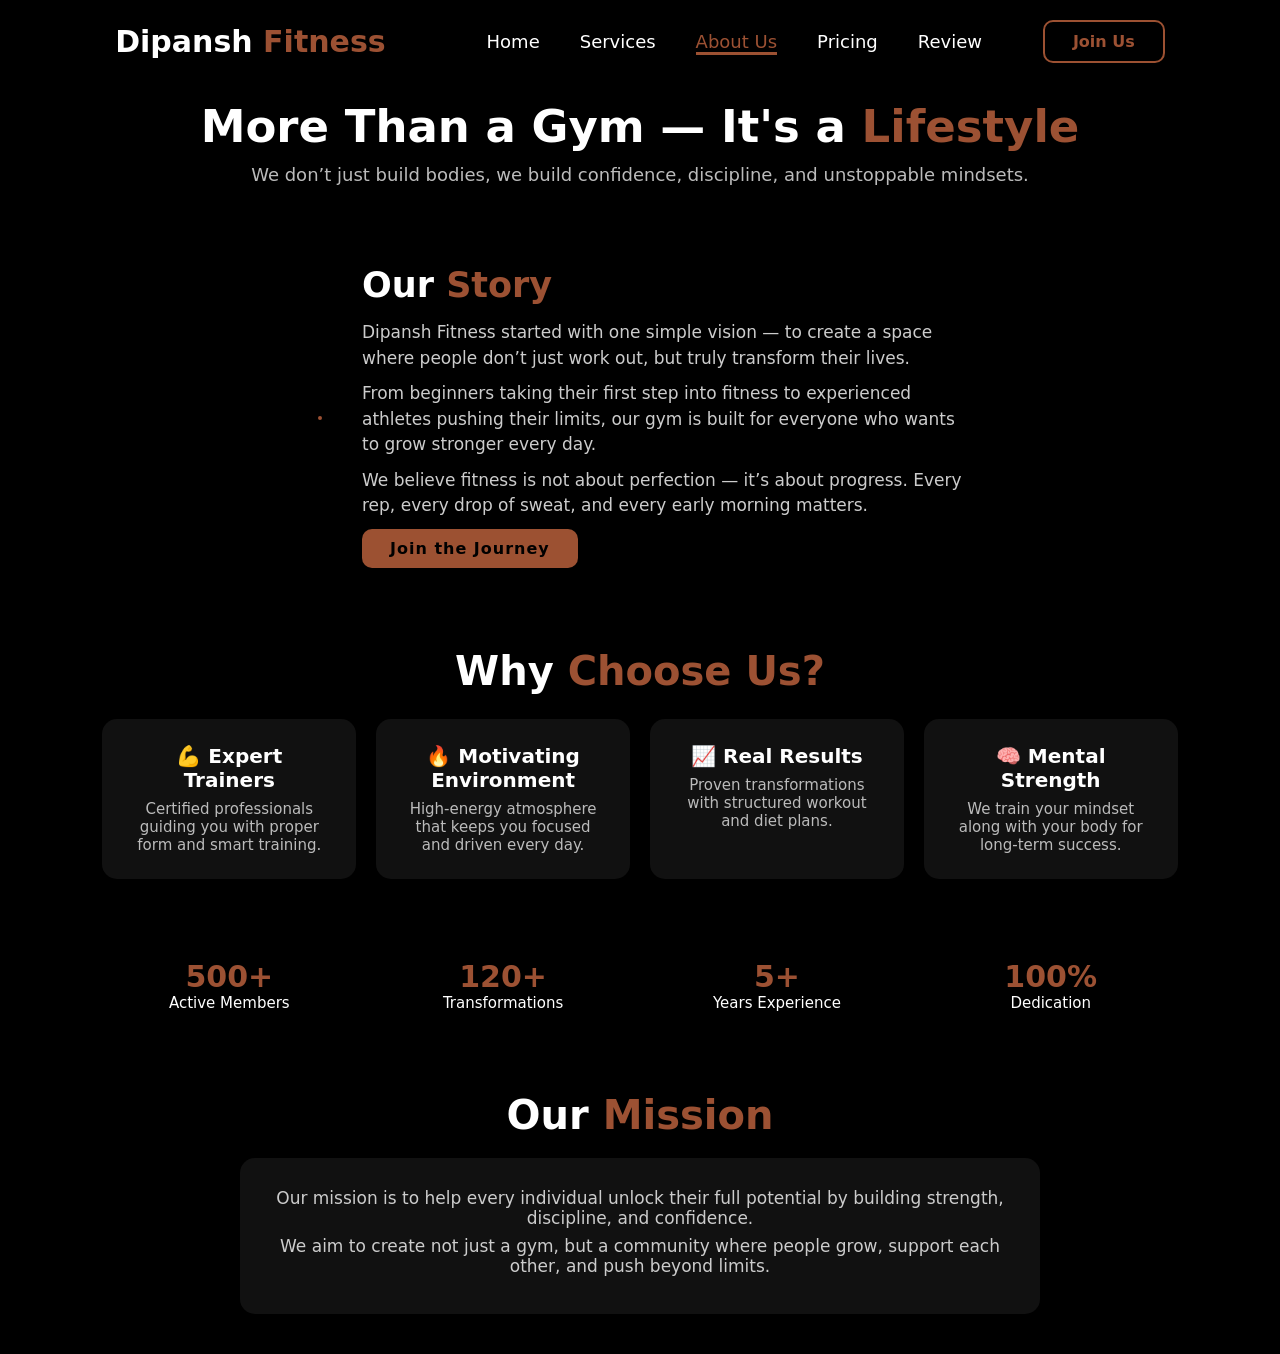
==== About.html @ 51cb7073 "Add files via upload" ====
<!DOCTYPE html>
<html lang="en">
<head>
    <meta charset="UTF-8">
    <meta name="viewport" content="width=device-width, initial-scale=1.0">
    <title>About Us | Dipansh Fitness</title>
    <link rel="stylesheet" href="style.css">
</head>
<body>

<header>
    <a href="index.html" class="logo">Dipansh <span>Fitness</span></a>

    <ul class="navbar">
        <li><a href="index.html">Home</a></li>
        <li><a href="Services.html">Services</a></li>
        <li><a href="About.html" class="active">About Us</a></li>
        <li><a href="Pricing.html">Pricing</a></li>
        <li><a href="Review.html">Review</a></li>
    </ul>

    <div class="top-btn">
        <a href="#" class="nav-btn">Join Us</a>
    </div>
</header>

<!-- HERO ABOUT -->
<section class="about-hero">
    <h1>More Than a Gym — It's a <span>Lifestyle</span></h1>
    <p>We don’t just build bodies, we build confidence, discipline, and unstoppable mindsets.</p>
</section>

<!-- MAIN ABOUT -->
<section class="about-page">

    <div class="about-container">

        <div class="about-img">
            <img src="1.jpeg" alt="">
        </div>

        <div class="about-text">
            <h2>Our <span>Story</span></h2>

            <p>
                Dipansh Fitness started with one simple vision — to create a space where people
                don’t just work out, but truly transform their lives.
            </p>

            <p>
                From beginners taking their first step into fitness to experienced athletes pushing
                their limits, our gym is built for everyone who wants to grow stronger every day.
            </p>

            <p>
                We believe fitness is not about perfection — it’s about progress. Every rep,
                every drop of sweat, and every early morning matters.
            </p>

            <a href="#" class="btn">Join the Journey</a>
        </div>

    </div>

</section>

<!-- WHY US -->
<section class="why-us">

    <h2 class="heading">Why <span>Choose Us?</span></h2>

    <div class="why-container">

        <div class="why-box">
            <h3>💪 Expert Trainers</h3>
            <p>Certified professionals guiding you with proper form and smart training.</p>
        </div>

        <div class="why-box">
            <h3>🔥 Motivating Environment</h3>
            <p>High-energy atmosphere that keeps you focused and driven every day.</p>
        </div>

        <div class="why-box">
            <h3>📈 Real Results</h3>
            <p>Proven transformations with structured workout and diet plans.</p>
        </div>

        <div class="why-box">
            <h3>🧠 Mental Strength</h3>
            <p>We train your mindset along with your body for long-term success.</p>
        </div>

    </div>

</section>

<!-- STATS -->
<section class="stats">

    <div class="stats-container">

        <div class="stat-box">
            <h2>500+</h2>
            <p>Active Members</p>
        </div>

        <div class="stat-box">
            <h2>120+</h2>
            <p>Transformations</p>
        </div>

        <div class="stat-box">
            <h2>5+</h2>
            <p>Years Experience</p>
        </div>

        <div class="stat-box">
            <h2>100%</h2>
            <p>Dedication</p>
        </div>

    </div>

</section>

<!-- MISSION -->
<section class="mission">

    <h2 class="heading">Our <span>Mission</span></h2>

    <div class="mission-box">
        <p>
            Our mission is to help every individual unlock their full potential
            by building strength, discipline, and confidence.
        </p>

        <p>
            We aim to create not just a gym, but a community where people grow,
            support each other, and push beyond limits.
        </p>
    </div>

</section>

</body>
</html>
---- style.css ----
*{
    margin: 0;
    padding: 0;
    box-sizing: border-box;
    text-decoration: none;
    list-style: none;
    border: none;
    outline: none;
    scroll-behavior: smooth;
    font-family: system-ui, -apple-system,  sans-serif;
}

:root{
    --bg-color: #000;
    --snd-bg-color: #111;
    --text-color: #fff;
    --main-color: #e4764aaf;
}

html{
    font-size: 62.5%;
}

body{
    background: var(--bg-color);
    color: var(--text-color);
}

section{
    padding: 10rem 8% 2rem;
}

/* Header Section Code */

header{
    position: fixed;
    width: 100%;
    top: 0;
    right: 0;
    z-index: 1000;
    display: flex;
    justify-content: space-between;
    align-items: center;
    padding: 2rem 9%;
    background: rgba(0, 0, 0, 0.5);
    backdrop-filter: blur(10px);
    transition: all 0.5s ease;
}

.logo{
    font-size: 3rem;
    color: var(--text-color);
    font-weight: 800;
    cursor: pointer;
    transition: 0.3s ease-in-out;
}

.logo:hover{
    transform: scale(1.1);
}

span{
    color: var(--main-color);
}

.navbar{
    display: flex;
}

.navbar a{
    font-size: 1.8rem;
    font-weight: 500;
    color: var(--text-color);
    margin-left: 4rem;
    transition: all 0.5s ease;
    border-bottom: 3px solid transparent;
}

.navbar a:hover,
.navbar a.active{
    color: var(--main-color);
    border-bottom: 3px solid var(--main-color);
}

.nav-btn{
    display: inline-block;
    padding: 1rem 2.8rem;
    background: transparent;
    color: var(--main-color);
    border: 2px solid var(--main-color);
    border-radius: 1rem;
    font-size: 1.6rem;
    font-weight: 600;
    transition: all 0.5s ease;
}

.nav-btn:hover{
    background: var(--main-color);
    color: var(--text-color);
    box-shadow: 0 0 18px var(--main-color);
}

#menu-icon{
    font-size: 3.6rem;
    color: var(--main-color);
    cursor: pointer;
    display: none;
}

/* Home Section Code*/

.home{
    display: flex;
    justify-content: center;
    align-items: center;
    position: relative;
}

.home-content h3{
    font-size: 5rem;
    font-weight: 700;
}

.home-content span{
    font-size: 4rem;
    font-weight: 550;
}

span{
    color: var(--main-color);
}

.home-content h1{
    font-size: 5.6rem;
    font-weight: 700;
    line-height: 1.3;
}

.home-img img{
    width: 45vw;
}

.home::before{
    content: "FITNESS";
    position: absolute;
    top: 50%;
    left: 50%;
    transform: translate(-50%, -50%);
    font-size: 25rem;   
    font-weight: 800;
    color: var(--text-color);
    opacity: 0.1;
    white-space: nowrap;
    z-index: 0;
}

.home-content p{
    font-size: 1.6rem;
    margin-bottom: 2rem;
    margin-top: 2rem;
}

.home-content,
.home-img{
    position: relative;
    z-index: 1;
}

.btn{
    display: inline-block;
    padding: 1rem 2.8rem;
    background: var(--main-color);
    border-radius: 1rem;
    box-shadow: none;
    font-size: 1.6rem;
    color: var(--bg-color);
    letter-spacing: 0.1rem;
    font-weight: 600;
    transition: 0.5s ease;
}

.btn:hover{
    color: var(--text-color);
    box-shadow: 0 0 1.6rem var(--main-color);
}

/* Services Section code */

.services{
    background: var(--snd-bg-color);
}

.heading{
    text-align: center;
    font-size: 6.5rem;
}

.services-content{
    display: grid;
    grid-template-columns: repeat(auto-fit, minmax(350px, auto));
    align-items: center;
    gap: 2.3rem;
    margin-top: 4.1rem;
}

.row{
    background: var(--bg-color);
    border-radius: 27px;
    border: 1px solid transparent;
    box-shadow: 0 0 5px var(--main-color);
    padding: 20px;
    transition: all 0.5s ease;
}

.row img{
    height: auto;
    width: 100%;
    border-radius: 27px;
    margin-bottom: 1.4rem;
}

.row h4{
    font-size: 25px;
    font-weight: 700;
    margin-bottom: 10px;
    line-height: 1.4;
}

.row:hover{
    border: 1px solid var(--main-color);
    transform: translateY(-5px) scale(1.04);
    cursor: pointer;
}

/* About Section Code */

.about{
    display: flex;
    justify-content: center;
    align-items: center;
    gap: 1rem;
}

.about-img img{
    width: 50vw;
    border: 2px solid var(--text-color);
    border-radius: 1rem;
    transition: 0.5s ease;
}

.about-img img:hover{
    transform: scale(1.01);
    border: 2px solid var(--main-color);
}

.about-content 
.heading{
    text-align: center;
    font-size: 6.5rem;
}

.about-content{
    padding: 0 3rem;
}

.about-content h2{
    text-align: left;
    line-height: 1.2;
}

.about-content p{
    font-size: 1.6rem;
    margin: 2rem 0 2rem;
}

/* Pricing Section Code */

.plans{
    background: var(--snd-bg-color);
}

.plans-content{
    display: grid;
    grid-template-columns: repeat(auto-fit, minmax(300px, auto));
    align-items: center;
    gap: 2.3rem;
    margin-top: 4.2rem;
}

.box{
    padding: 30px 30px 50px 30px;
    height: 40rem;
    background: var(--bg-color);
    border-radius: 28px;
    border: 1px solid transparent;
    box-shadow: 0 0 5px var(--main-color);
    transition: all 0.5s ease;
    cursor: pointer;
}

.box h3{
    font-size: 35px;
    font-weight: 600;
    margin-bottom: 10px;
}

.box h2{
    font-size: 43px;
    font-weight: 700;
    margin-bottom: 20px;
}

.box ul li{
    list-style: disc;
    font-size: 1.7rem;
    padding-bottom: 1.2rem;
}

.box a{
    display: inline-block;
    font-size: 22px;
    line-height: 1.2em;
    font-weight: 700;
    padding: 7px 0;
    color: var(--text-color);
    border-bottom: 2px solid #5d6c83;
    transition: all 0.5s ease;
}

.box i{
    vertical-align: middle;
    font-size: 25px;
    color: var(--main-color);
    margin-left: 5px;
}

.box a:hover{
    border-bottom: 1px solid var(--main-color);
}

.box:hover{
    border: 1px solid var(--main-color);
    transform: translateY(-5px) scale(1.03);
}

/* Review Section Code */

.review{
    background: var(--bg-color);
}

.review-box{
    background-size: cover;
    display: flex;
    justify-content: center;
    align-items: center;
    flex-direction: column;
}

.review .heading{
    margin-bottom: 5rem;
}

.review-box img{
    width: 15rem;
    border-radius: 50%;
    border: 3px solid var(--main-color);
}

.wrapper{
    display: grid;
    grid-template-columns: repeat(3, 1fr);
    gap: 3rem;
}

.review-item{
    min-height: 450px;
    width: 100%;
    background: var(--snd-bg-color);
    border: 3px solid rgba(238, 238, 238, 0.3);
    border-radius: 2rem;
    margin: 0 2rem;
    padding: 30px 60px;
    cursor: pointer;
    display: flex;
    flex-direction: column;
    justify-content: center;
    align-items: center;
    gap: 1.5rem;
    color: #fff;
    transition: 0.5s ease-in-out;
}

.review-item:hover{
    border: 3px solid var(--main-color);
    transform: translateY(-5px) scale(1.03);
}

.review-item h2{
    font-size: 2.8rem;
}

.review-item p{
    font-size: 1.5rem;
    line-height: 1.3;
    text-align: center;
}

#Star{
    color: gold;
    font-size: 2rem;
}

/* Footer Section Code */

.footer{
    position: relative;
    bottom: 0;
    width: 100%;
    padding: 40px 0;
}

.footer .social{
    text-align: center;
    padding-bottom: 20px;
    color: var(--main-color);
}

.footer .social a{
    font-size: 25px;
    color: var(--main-color);
    border: 2px solid var(--main-color);
    width: 42px;
    height: 42px;
    line-height: 42px;
    display: inline-block;
    text-align: center;
    border-radius: 50%;
    margin: 0 10px;
    transition: 0.3s ease-in-out;
}

.footer .social a:hover{
    transform: scale(1.2) translateY(-10px);
    background: var(--main-color);
    color: #131313;
    box-shadow: 0 0 25px var(--main-color);
}

.footer .copyright{
    margin-top: 20px;
    text-align: center;
    font-size: 16px;
    color: var(--text-color);
}

body{
    min-height: 100vh;
}

/* SERVICES PAGE FIX */

.services-page{
    padding: 12rem 8% 5rem;
    text-align: center;
}

.sub-heading{
    font-size: 2rem;
    margin-top: 1rem;
    color: #ccc;
}

.services-container{
    display: grid;
    grid-template-columns: repeat(auto-fit, minmax(280px, 1fr));
    gap: 3rem;
    margin-top: 5rem;
}

.service-card{
    background: var(--snd-bg-color);
    padding: 3rem;
    border-radius: 2rem;
    border: 1px solid transparent;
    transition: 0.4s ease;
}

.service-card h3{
    font-size: 2.5rem;
    margin-bottom: 1rem;
}

.service-card p{
    font-size: 1.6rem;
    color: #ccc;
}

.service-card:hover{
    border: 1px solid var(--main-color);
    transform: translateY(-8px) scale(1.03);
    box-shadow: 0 0 15px var(--main-color);
}

section{
    padding: 5rem 8%;
}
/* ================= CLEAN ABOUT PAGE ================= */

/* REMOVE FULL SCREEN ISSUE */
section{
    padding: 5rem 8%;
}

/* HERO (TOP SECTION) */
.about-hero{
    padding: 10rem 8% 4rem;
    text-align: center;
}

.about-hero h1{
    font-size: 4.5rem;
    line-height: 1.2;
}

.about-hero p{
    font-size: 1.8rem;
    margin-top: 1rem;
    color: #bbb;
}

/* MAIN ABOUT */
.about-page{
    padding: 4rem 8%;
}

.about-container{
    display: flex;
    align-items: center;
    justify-content: center;
    gap: 4rem;
    flex-wrap: wrap;
}

.about-img img{
    width: 380px;
    max-width: 100%;
    border-radius: 1.5rem;
    border: 2px solid var(--main-color);
}

.about-text{
    flex: 1;
    max-width: 600px;
}

.about-text h2{
    font-size: 3.5rem;
    margin-bottom: 1.5rem;
}

.about-text p{
    font-size: 1.7rem;
    margin-bottom: 1rem;
    color: #ccc;
    line-height: 1.5;
}

/* WHY US */
.why-us{
    padding: 4rem 8%;
    text-align: center;
}

.why-container{
    display: grid;
    grid-template-columns: repeat(auto-fit, minmax(220px,1fr));
    gap: 2rem;
    margin-top: 2.5rem;
}

.why-box{
    background: var(--snd-bg-color);
    padding: 2.5rem;
    border-radius: 1.5rem;
    transition: 0.3s;
}

.why-box h3{
    font-size: 2rem;
    margin-bottom: 0.8rem;
}

.why-box p{
    font-size: 1.5rem;
    color: #bbb;
}

.why-box:hover{
    transform: translateY(-5px);
    box-shadow: 0 0 12px var(--main-color);
}

/* STATS */
.stats{
    padding: 4rem 8%;
}

.stats-container{
    display: grid;
    grid-template-columns: repeat(auto-fit, minmax(150px,1fr));
    gap: 2rem;
    text-align: center;
}

.stat-box h2{
    font-size: 3rem;
    color: var(--main-color);
}

.stat-box p{
    font-size: 1.5rem;
}

/* MISSION */
.mission{
    padding: 4rem 8%;
    text-align: center;
}

.mission-box{
    margin-top: 2rem;
    background: var(--snd-bg-color);
    padding: 3rem;
    border-radius: 1.5rem;
    max-width: 800px;
    margin-left: auto;
    margin-right: auto;
}

.mission-box p{
    font-size: 1.7rem;
    margin-bottom: 0.8rem;
    color: #ccc;
}

/* HEADINGS */
.heading{
    font-size: 4rem;
    margin-bottom: 1.5rem;
}
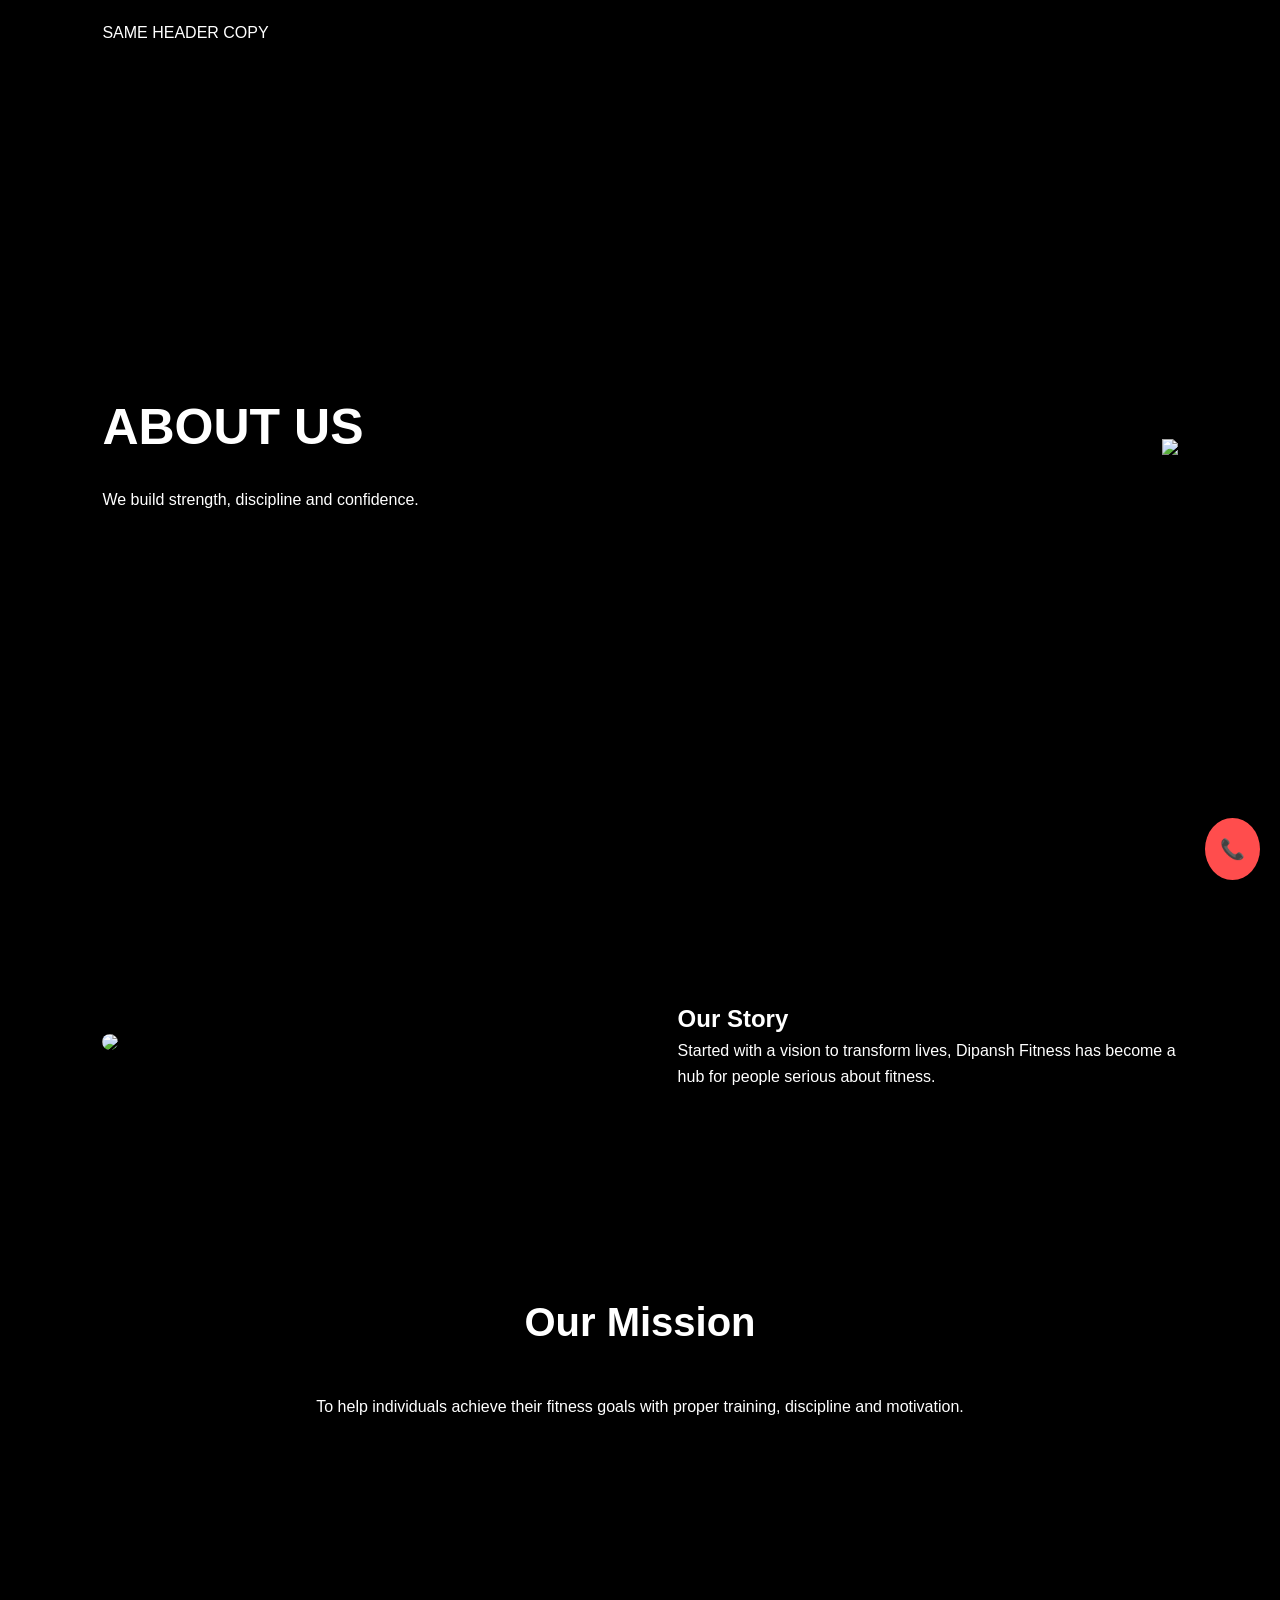
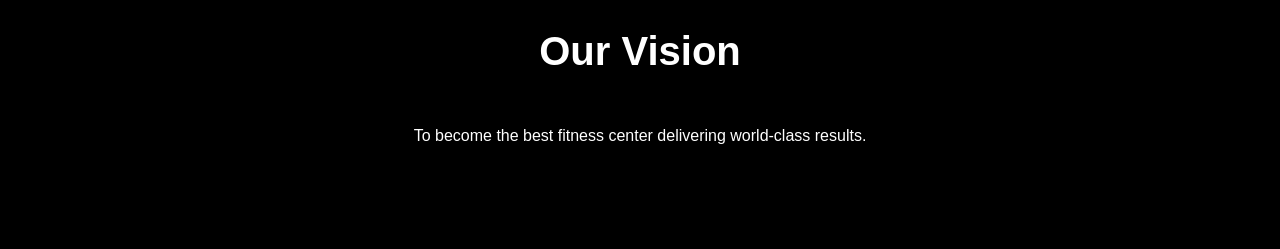
==== commit beaab1fc: "Update About.html" ====
--- a/About.html
+++ b/About.html
@@ -1,147 +1,56 @@
 <!DOCTYPE html>
-<html lang="en">
+<html>
 <head>
-    <meta charset="UTF-8">
-    <meta name="viewport" content="width=device-width, initial-scale=1.0">
-    <title>About Us | Dipansh Fitness</title>
-    <link rel="stylesheet" href="style.css">
+<title>About</title>
+<link rel="stylesheet" href="style.css">
 </head>
+
 <body>
 
-<header>
-    <a href="index.html" class="logo">Dipansh <span>Fitness</span></a>
+<header> SAME HEADER COPY </header>
 
-    <ul class="navbar">
-        <li><a href="index.html">Home</a></li>
-        <li><a href="Services.html">Services</a></li>
-        <li><a href="About.html" class="active">About Us</a></li>
-        <li><a href="Pricing.html">Pricing</a></li>
-        <li><a href="Review.html">Review</a></li>
-    </ul>
+<section class="hero">
+<div class="hero-text">
+<h1>ABOUT US</h1>
+<p>We build strength, discipline and confidence.</p>
+</div>
 
-    <div class="top-btn">
-        <a href="#" class="nav-btn">Join Us</a>
-    </div>
-</header>
-
-<!-- HERO ABOUT -->
-<section class="about-hero">
-    <h1>More Than a Gym — It's a <span>Lifestyle</span></h1>
-    <p>We don’t just build bodies, we build confidence, discipline, and unstoppable mindsets.</p>
+<div class="hero-img">
+<img src="images/5.jpg">
+</div>
 </section>
 
-<!-- MAIN ABOUT -->
-<section class="about-page">
+<section class="about-preview">
 
-    <div class="about-container">
+<div class="about-img">
+<img src="images/6.jpg">
+</div>
 
-        <div class="about-img">
-            <img src="1.jpeg" alt="">
-        </div>
-
-        <div class="about-text">
-            <h2>Our <span>Story</span></h2>
-
-            <p>
-                Dipansh Fitness started with one simple vision — to create a space where people
-                don’t just work out, but truly transform their lives.
-            </p>
-
-            <p>
-                From beginners taking their first step into fitness to experienced athletes pushing
-                their limits, our gym is built for everyone who wants to grow stronger every day.
-            </p>
-
-            <p>
-                We believe fitness is not about perfection — it’s about progress. Every rep,
-                every drop of sweat, and every early morning matters.
-            </p>
-
-            <a href="#" class="btn">Join the Journey</a>
-        </div>
-
-    </div>
+<div class="about-text">
+<h2>Our Story</h2>
+<p>
+Started with a vision to transform lives, Dipansh Fitness has become a hub for people serious about fitness.
+</p>
+</div>
 
 </section>
 
-<!-- WHY US -->
-<section class="why-us">
-
-    <h2 class="heading">Why <span>Choose Us?</span></h2>
-
-    <div class="why-container">
-
-        <div class="why-box">
-            <h3>💪 Expert Trainers</h3>
-            <p>Certified professionals guiding you with proper form and smart training.</p>
-        </div>
-
-        <div class="why-box">
-            <h3>🔥 Motivating Environment</h3>
-            <p>High-energy atmosphere that keeps you focused and driven every day.</p>
-        </div>
-
-        <div class="why-box">
-            <h3>📈 Real Results</h3>
-            <p>Proven transformations with structured workout and diet plans.</p>
-        </div>
-
-        <div class="why-box">
-            <h3>🧠 Mental Strength</h3>
-            <p>We train your mindset along with your body for long-term success.</p>
-        </div>
-
-    </div>
-
+<section>
+<h2 class="heading">Our Mission</h2>
+<p style="text-align:center; max-width:700px; margin:auto;">
+To help individuals achieve their fitness goals with proper training, discipline and motivation.
+</p>
 </section>
 
-<!-- STATS -->
-<section class="stats">
-
-    <div class="stats-container">
-
-        <div class="stat-box">
-            <h2>500+</h2>
-            <p>Active Members</p>
-        </div>
-
-        <div class="stat-box">
-            <h2>120+</h2>
-            <p>Transformations</p>
-        </div>
-
-        <div class="stat-box">
-            <h2>5+</h2>
-            <p>Years Experience</p>
-        </div>
-
-        <div class="stat-box">
-            <h2>100%</h2>
-            <p>Dedication</p>
-        </div>
-
-    </div>
-
+<section>
+<h2 class="heading">Our Vision</h2>
+<p style="text-align:center; max-width:700px; margin:auto;">
+To become the best fitness center delivering world-class results.
+</p>
 </section>
 
-<!-- MISSION -->
-<section class="mission">
-
-    <h2 class="heading">Our <span>Mission</span></h2>
-
-    <div class="mission-box">
-        <p>
-            Our mission is to help every individual unlock their full potential
-            by building strength, discipline, and confidence.
-        </p>
-
-        <p>
-            We aim to create not just a gym, but a community where people grow,
-            support each other, and push beyond limits.
-        </p>
-    </div>
-
-</section>
+<a href="tel:+919876543210" class="call-btn">📞</a>
+<script src="script.js"></script>
 
 </body>
-</html>+</html>
--- a/style.css
+++ b/style.css
@@ -1,651 +1,300 @@
+/* RESET */
 *{
-    margin: 0;
-    padding: 0;
-    box-sizing: border-box;
-    text-decoration: none;
-    list-style: none;
-    border: none;
-    outline: none;
-    scroll-behavior: smooth;
-    font-family: system-ui, -apple-system,  sans-serif;
-}
-
-:root{
-    --bg-color: #000;
-    --snd-bg-color: #111;
-    --text-color: #fff;
-    --main-color: #e4764aaf;
-}
-
-html{
-    font-size: 62.5%;
-}
-
+    margin:0;
+    padding:0;
+    box-sizing:border-box;
+    font-family: 'Poppins', sans-serif;
+    scroll-behavior:smooth;
+}
+
+/* BODY */
 body{
-    background: var(--bg-color);
-    color: var(--text-color);
-}
-
+    background:#000;
+    color:#fff;
+    line-height:1.6;
+}
+
+/* HEADER */
+header{
+    position:fixed;
+    top:0;
+    left:0;
+    width:100%;
+    display:flex;
+    justify-content:space-between;
+    align-items:center;
+    padding:20px 8%;
+    background:rgba(0,0,0,0.9);
+    z-index:1000;
+}
+
+.logo{
+    font-size:28px;
+    font-weight:800;
+}
+
+.logo span{
+    color:#ff4d4d;
+}
+
+.navbar{
+    display:flex;
+    list-style:none;
+    gap:30px;
+}
+
+.navbar a{
+    color:#fff;
+    text-decoration:none;
+    font-size:16px;
+    transition:0.3s;
+}
+
+.navbar a:hover{
+    color:#ff4d4d;
+}
+
+/* MOBILE MENU */
+#menu-icon{
+    display:none;
+    font-size:28px;
+    cursor:pointer;
+}
+
+/* BUTTONS */
+.btn{
+    display:inline-block;
+    padding:12px 25px;
+    background:#ff4d4d;
+    color:#000;
+    border-radius:6px;
+    text-decoration:none;
+    font-weight:600;
+    transition:0.3s;
+}
+
+.btn:hover{
+    transform:scale(1.05);
+}
+
+.btn-outline{
+    display:inline-block;
+    padding:12px 25px;
+    border:2px solid #ff4d4d;
+    color:#ff4d4d;
+    text-decoration:none;
+    border-radius:6px;
+    margin-left:10px;
+}
+
+/* SECTION */
 section{
-    padding: 10rem 8% 2rem;
-}
-
-/* Header Section Code */
-
-header{
-    position: fixed;
-    width: 100%;
-    top: 0;
-    right: 0;
-    z-index: 1000;
-    display: flex;
-    justify-content: space-between;
-    align-items: center;
-    padding: 2rem 9%;
-    background: rgba(0, 0, 0, 0.5);
-    backdrop-filter: blur(10px);
-    transition: all 0.5s ease;
-}
-
-.logo{
-    font-size: 3rem;
-    color: var(--text-color);
-    font-weight: 800;
-    cursor: pointer;
-    transition: 0.3s ease-in-out;
-}
-
-.logo:hover{
-    transform: scale(1.1);
-}
-
-span{
-    color: var(--main-color);
-}
-
-.navbar{
-    display: flex;
-}
-
-.navbar a{
-    font-size: 1.8rem;
-    font-weight: 500;
-    color: var(--text-color);
-    margin-left: 4rem;
-    transition: all 0.5s ease;
-    border-bottom: 3px solid transparent;
-}
-
-.navbar a:hover,
-.navbar a.active{
-    color: var(--main-color);
-    border-bottom: 3px solid var(--main-color);
-}
-
-.nav-btn{
-    display: inline-block;
-    padding: 1rem 2.8rem;
-    background: transparent;
-    color: var(--main-color);
-    border: 2px solid var(--main-color);
-    border-radius: 1rem;
-    font-size: 1.6rem;
-    font-weight: 600;
-    transition: all 0.5s ease;
-}
-
-.nav-btn:hover{
-    background: var(--main-color);
-    color: var(--text-color);
-    box-shadow: 0 0 18px var(--main-color);
-}
-
-#menu-icon{
-    font-size: 3.6rem;
-    color: var(--main-color);
-    cursor: pointer;
-    display: none;
-}
-
-/* Home Section Code*/
-
-.home{
-    display: flex;
-    justify-content: center;
-    align-items: center;
-    position: relative;
-}
-
-.home-content h3{
-    font-size: 5rem;
-    font-weight: 700;
-}
-
-.home-content span{
-    font-size: 4rem;
-    font-weight: 550;
-}
-
-span{
-    color: var(--main-color);
-}
-
-.home-content h1{
-    font-size: 5.6rem;
-    font-weight: 700;
-    line-height: 1.3;
-}
-
-.home-img img{
-    width: 45vw;
-}
-
-.home::before{
-    content: "FITNESS";
-    position: absolute;
-    top: 50%;
-    left: 50%;
-    transform: translate(-50%, -50%);
-    font-size: 25rem;   
-    font-weight: 800;
-    color: var(--text-color);
-    opacity: 0.1;
-    white-space: nowrap;
-    z-index: 0;
-}
-
-.home-content p{
-    font-size: 1.6rem;
-    margin-bottom: 2rem;
-    margin-top: 2rem;
-}
-
-.home-content,
-.home-img{
-    position: relative;
-    z-index: 1;
-}
-
-.btn{
-    display: inline-block;
-    padding: 1rem 2.8rem;
-    background: var(--main-color);
-    border-radius: 1rem;
-    box-shadow: none;
-    font-size: 1.6rem;
-    color: var(--bg-color);
-    letter-spacing: 0.1rem;
-    font-weight: 600;
-    transition: 0.5s ease;
-}
-
-.btn:hover{
-    color: var(--text-color);
-    box-shadow: 0 0 1.6rem var(--main-color);
-}
-
-/* Services Section code */
-
-.services{
-    background: var(--snd-bg-color);
-}
-
+    padding:100px 8%;
+}
+
+/* HERO */
+.hero{
+    min-height:100vh;
+    display:flex;
+    align-items:center;
+    justify-content:space-between;
+    flex-wrap:wrap;
+    gap:40px;
+}
+
+.hero-text{
+    max-width:500px;
+}
+
+.hero-text h1{
+    font-size:50px;
+    margin-bottom:20px;
+}
+
+.hero-text span{
+    color:#ff4d4d;
+}
+
+.hero-img img{
+    width:380px;
+}
+
+/* HEADINGS */
 .heading{
-    text-align: center;
-    font-size: 6.5rem;
-}
-
-.services-content{
-    display: grid;
-    grid-template-columns: repeat(auto-fit, minmax(350px, auto));
-    align-items: center;
-    gap: 2.3rem;
-    margin-top: 4.1rem;
-}
-
-.row{
-    background: var(--bg-color);
-    border-radius: 27px;
-    border: 1px solid transparent;
-    box-shadow: 0 0 5px var(--main-color);
-    padding: 20px;
-    transition: all 0.5s ease;
-}
-
-.row img{
-    height: auto;
-    width: 100%;
-    border-radius: 27px;
-    margin-bottom: 1.4rem;
-}
-
-.row h4{
-    font-size: 25px;
-    font-weight: 700;
-    margin-bottom: 10px;
-    line-height: 1.4;
-}
-
-.row:hover{
-    border: 1px solid var(--main-color);
-    transform: translateY(-5px) scale(1.04);
-    cursor: pointer;
-}
-
-/* About Section Code */
-
-.about{
-    display: flex;
-    justify-content: center;
-    align-items: center;
-    gap: 1rem;
+    text-align:center;
+    font-size:40px;
+    margin-bottom:40px;
+}
+
+/* GRID */
+.grid{
+    display:grid;
+    grid-template-columns:repeat(auto-fit,minmax(250px,1fr));
+    gap:25px;
+}
+
+/* CARD */
+.card{
+    background:#111;
+    padding:15px;
+    border-radius:10px;
+    text-align:center;
+    transition:0.3s;
+}
+
+.card:hover{
+    transform:translateY(-10px);
+    box-shadow:0 0 20px #ff4d4d;
+}
+
+.card img{
+    width:100%;
+    height:200px;
+    object-fit:cover;
+    border-radius:10px;
+    margin-bottom:10px;
+}
+
+/* ABOUT PREVIEW */
+.about-preview{
+    display:flex;
+    align-items:center;
+    justify-content:space-between;
+    gap:40px;
+    flex-wrap:wrap;
 }
 
 .about-img img{
-    width: 50vw;
-    border: 2px solid var(--text-color);
-    border-radius: 1rem;
-    transition: 0.5s ease;
-}
-
-.about-img img:hover{
-    transform: scale(1.01);
-    border: 2px solid var(--main-color);
-}
-
-.about-content 
-.heading{
-    text-align: center;
-    font-size: 6.5rem;
-}
-
-.about-content{
-    padding: 0 3rem;
-}
-
-.about-content h2{
-    text-align: left;
-    line-height: 1.2;
-}
-
-.about-content p{
-    font-size: 1.6rem;
-    margin: 2rem 0 2rem;
-}
-
-/* Pricing Section Code */
-
-.plans{
-    background: var(--snd-bg-color);
-}
-
-.plans-content{
-    display: grid;
-    grid-template-columns: repeat(auto-fit, minmax(300px, auto));
-    align-items: center;
-    gap: 2.3rem;
-    margin-top: 4.2rem;
-}
-
-.box{
-    padding: 30px 30px 50px 30px;
-    height: 40rem;
-    background: var(--bg-color);
-    border-radius: 28px;
-    border: 1px solid transparent;
-    box-shadow: 0 0 5px var(--main-color);
-    transition: all 0.5s ease;
-    cursor: pointer;
-}
-
-.box h3{
-    font-size: 35px;
-    font-weight: 600;
-    margin-bottom: 10px;
-}
-
-.box h2{
-    font-size: 43px;
-    font-weight: 700;
-    margin-bottom: 20px;
-}
-
-.box ul li{
-    list-style: disc;
-    font-size: 1.7rem;
-    padding-bottom: 1.2rem;
-}
-
-.box a{
-    display: inline-block;
-    font-size: 22px;
-    line-height: 1.2em;
-    font-weight: 700;
-    padding: 7px 0;
-    color: var(--text-color);
-    border-bottom: 2px solid #5d6c83;
-    transition: all 0.5s ease;
-}
-
-.box i{
-    vertical-align: middle;
-    font-size: 25px;
-    color: var(--main-color);
-    margin-left: 5px;
-}
-
-.box a:hover{
-    border-bottom: 1px solid var(--main-color);
-}
-
-.box:hover{
-    border: 1px solid var(--main-color);
-    transform: translateY(-5px) scale(1.03);
-}
-
-/* Review Section Code */
-
-.review{
-    background: var(--bg-color);
-}
-
-.review-box{
-    background-size: cover;
-    display: flex;
-    justify-content: center;
-    align-items: center;
-    flex-direction: column;
-}
-
-.review .heading{
-    margin-bottom: 5rem;
-}
-
-.review-box img{
-    width: 15rem;
-    border-radius: 50%;
-    border: 3px solid var(--main-color);
-}
-
-.wrapper{
-    display: grid;
-    grid-template-columns: repeat(3, 1fr);
-    gap: 3rem;
-}
-
-.review-item{
-    min-height: 450px;
-    width: 100%;
-    background: var(--snd-bg-color);
-    border: 3px solid rgba(238, 238, 238, 0.3);
-    border-radius: 2rem;
-    margin: 0 2rem;
-    padding: 30px 60px;
-    cursor: pointer;
-    display: flex;
-    flex-direction: column;
-    justify-content: center;
-    align-items: center;
-    gap: 1.5rem;
-    color: #fff;
-    transition: 0.5s ease-in-out;
-}
-
-.review-item:hover{
-    border: 3px solid var(--main-color);
-    transform: translateY(-5px) scale(1.03);
-}
-
-.review-item h2{
-    font-size: 2.8rem;
-}
-
-.review-item p{
-    font-size: 1.5rem;
-    line-height: 1.3;
-    text-align: center;
-}
-
-#Star{
-    color: gold;
-    font-size: 2rem;
-}
-
-/* Footer Section Code */
-
-.footer{
-    position: relative;
-    bottom: 0;
-    width: 100%;
-    padding: 40px 0;
-}
-
-.footer .social{
-    text-align: center;
-    padding-bottom: 20px;
-    color: var(--main-color);
-}
-
-.footer .social a{
-    font-size: 25px;
-    color: var(--main-color);
-    border: 2px solid var(--main-color);
-    width: 42px;
-    height: 42px;
-    line-height: 42px;
-    display: inline-block;
-    text-align: center;
-    border-radius: 50%;
-    margin: 0 10px;
-    transition: 0.3s ease-in-out;
-}
-
-.footer .social a:hover{
-    transform: scale(1.2) translateY(-10px);
-    background: var(--main-color);
-    color: #131313;
-    box-shadow: 0 0 25px var(--main-color);
-}
-
-.footer .copyright{
-    margin-top: 20px;
-    text-align: center;
-    font-size: 16px;
-    color: var(--text-color);
-}
-
-body{
-    min-height: 100vh;
-}
-
-/* SERVICES PAGE FIX */
-
-.services-page{
-    padding: 12rem 8% 5rem;
-    text-align: center;
-}
-
-.sub-heading{
-    font-size: 2rem;
-    margin-top: 1rem;
-    color: #ccc;
-}
-
-.services-container{
-    display: grid;
-    grid-template-columns: repeat(auto-fit, minmax(280px, 1fr));
-    gap: 3rem;
-    margin-top: 5rem;
-}
-
-.service-card{
-    background: var(--snd-bg-color);
-    padding: 3rem;
-    border-radius: 2rem;
-    border: 1px solid transparent;
-    transition: 0.4s ease;
-}
-
-.service-card h3{
-    font-size: 2.5rem;
-    margin-bottom: 1rem;
-}
-
-.service-card p{
-    font-size: 1.6rem;
-    color: #ccc;
-}
-
-.service-card:hover{
-    border: 1px solid var(--main-color);
-    transform: translateY(-8px) scale(1.03);
-    box-shadow: 0 0 15px var(--main-color);
-}
-
-section{
-    padding: 5rem 8%;
-}
-/* ================= CLEAN ABOUT PAGE ================= */
-
-/* REMOVE FULL SCREEN ISSUE */
-section{
-    padding: 5rem 8%;
-}
-
-/* HERO (TOP SECTION) */
-.about-hero{
-    padding: 10rem 8% 4rem;
-    text-align: center;
-}
-
-.about-hero h1{
-    font-size: 4.5rem;
-    line-height: 1.2;
-}
-
-.about-hero p{
-    font-size: 1.8rem;
-    margin-top: 1rem;
-    color: #bbb;
-}
-
-/* MAIN ABOUT */
-.about-page{
-    padding: 4rem 8%;
-}
-
-.about-container{
-    display: flex;
-    align-items: center;
-    justify-content: center;
-    gap: 4rem;
-    flex-wrap: wrap;
-}
-
-.about-img img{
-    width: 380px;
-    max-width: 100%;
-    border-radius: 1.5rem;
-    border: 2px solid var(--main-color);
+    width:400px;
+    border-radius:10px;
 }
 
 .about-text{
-    flex: 1;
-    max-width: 600px;
-}
-
-.about-text h2{
-    font-size: 3.5rem;
-    margin-bottom: 1.5rem;
-}
-
-.about-text p{
-    font-size: 1.7rem;
-    margin-bottom: 1rem;
-    color: #ccc;
-    line-height: 1.5;
-}
-
-/* WHY US */
-.why-us{
-    padding: 4rem 8%;
-    text-align: center;
-}
-
-.why-container{
-    display: grid;
-    grid-template-columns: repeat(auto-fit, minmax(220px,1fr));
-    gap: 2rem;
-    margin-top: 2.5rem;
-}
-
-.why-box{
-    background: var(--snd-bg-color);
-    padding: 2.5rem;
-    border-radius: 1.5rem;
-    transition: 0.3s;
-}
-
-.why-box h3{
-    font-size: 2rem;
-    margin-bottom: 0.8rem;
-}
-
-.why-box p{
-    font-size: 1.5rem;
-    color: #bbb;
-}
-
-.why-box:hover{
-    transform: translateY(-5px);
-    box-shadow: 0 0 12px var(--main-color);
+    max-width:500px;
+}
+
+/* CENTER BUTTON */
+.center-btn{
+    display:block;
+    width:200px;
+    margin:30px auto;
+    text-align:center;
 }
 
 /* STATS */
 .stats{
-    padding: 4rem 8%;
-}
-
-.stats-container{
-    display: grid;
-    grid-template-columns: repeat(auto-fit, minmax(150px,1fr));
-    gap: 2rem;
-    text-align: center;
-}
-
-.stat-box h2{
-    font-size: 3rem;
-    color: var(--main-color);
-}
-
-.stat-box p{
-    font-size: 1.5rem;
-}
-
-/* MISSION */
-.mission{
-    padding: 4rem 8%;
-    text-align: center;
-}
-
-.mission-box{
-    margin-top: 2rem;
-    background: var(--snd-bg-color);
-    padding: 3rem;
-    border-radius: 1.5rem;
-    max-width: 800px;
-    margin-left: auto;
-    margin-right: auto;
-}
-
-.mission-box p{
-    font-size: 1.7rem;
-    margin-bottom: 0.8rem;
-    color: #ccc;
-}
-
-/* HEADINGS */
-.heading{
-    font-size: 4rem;
-    margin-bottom: 1.5rem;
-}+    display:grid;
+    grid-template-columns:repeat(auto-fit,minmax(200px,1fr));
+    gap:20px;
+    text-align:center;
+    background:#111;
+}
+
+.stat h1{
+    font-size:50px;
+    color:#ff4d4d;
+}
+
+/* REVIEWS */
+.reviews .card{
+    font-size:18px;
+    padding:20px;
+}
+
+/* FOOTER */
+footer{
+    background:#111;
+}
+
+.footer-content{
+    display:flex;
+    justify-content:space-between;
+    padding:40px 8%;
+    flex-wrap:wrap;
+    gap:20px;
+}
+
+footer p{
+    text-align:center;
+    padding:10px;
+}
+
+/* CALL BUTTON */
+.call-btn{
+    position:fixed;
+    bottom:20px;
+    right:20px;
+    background:#ff4d4d;
+    padding:15px;
+    border-radius:50%;
+    font-size:20px;
+    text-decoration:none;
+    color:#000;
+}
+
+/* LOGIN PAGE */
+.login{
+    height:100vh;
+    display:flex;
+    justify-content:center;
+    align-items:center;
+}
+
+.login form{
+    background:#111;
+    padding:40px;
+    border-radius:10px;
+}
+
+.login input{
+    display:block;
+    width:250px;
+    padding:10px;
+    margin:10px 0;
+}
+
+/* MOBILE RESPONSIVE */
+@media(max-width:768px){
+
+    #menu-icon{
+        display:block;
+    }
+
+    .navbar{
+        position:absolute;
+        top:70px;
+        left:-100%;
+        flex-direction:column;
+        width:100%;
+        background:#111;
+        text-align:center;
+        padding:20px 0;
+    }
+
+    .navbar.active{
+        left:0;
+    }
+
+    .hero{
+        flex-direction:column;
+        text-align:center;
+    }
+
+    .hero-img img{
+        width:260px;
+    }
+
+    .about-preview{
+        flex-direction:column;
+        text-align:center;
+    }
+
+    .about-img img{
+        width:100%;
+    }
+
+    .footer-content{
+        flex-direction:column;
+        text-align:center;
+    }
+}
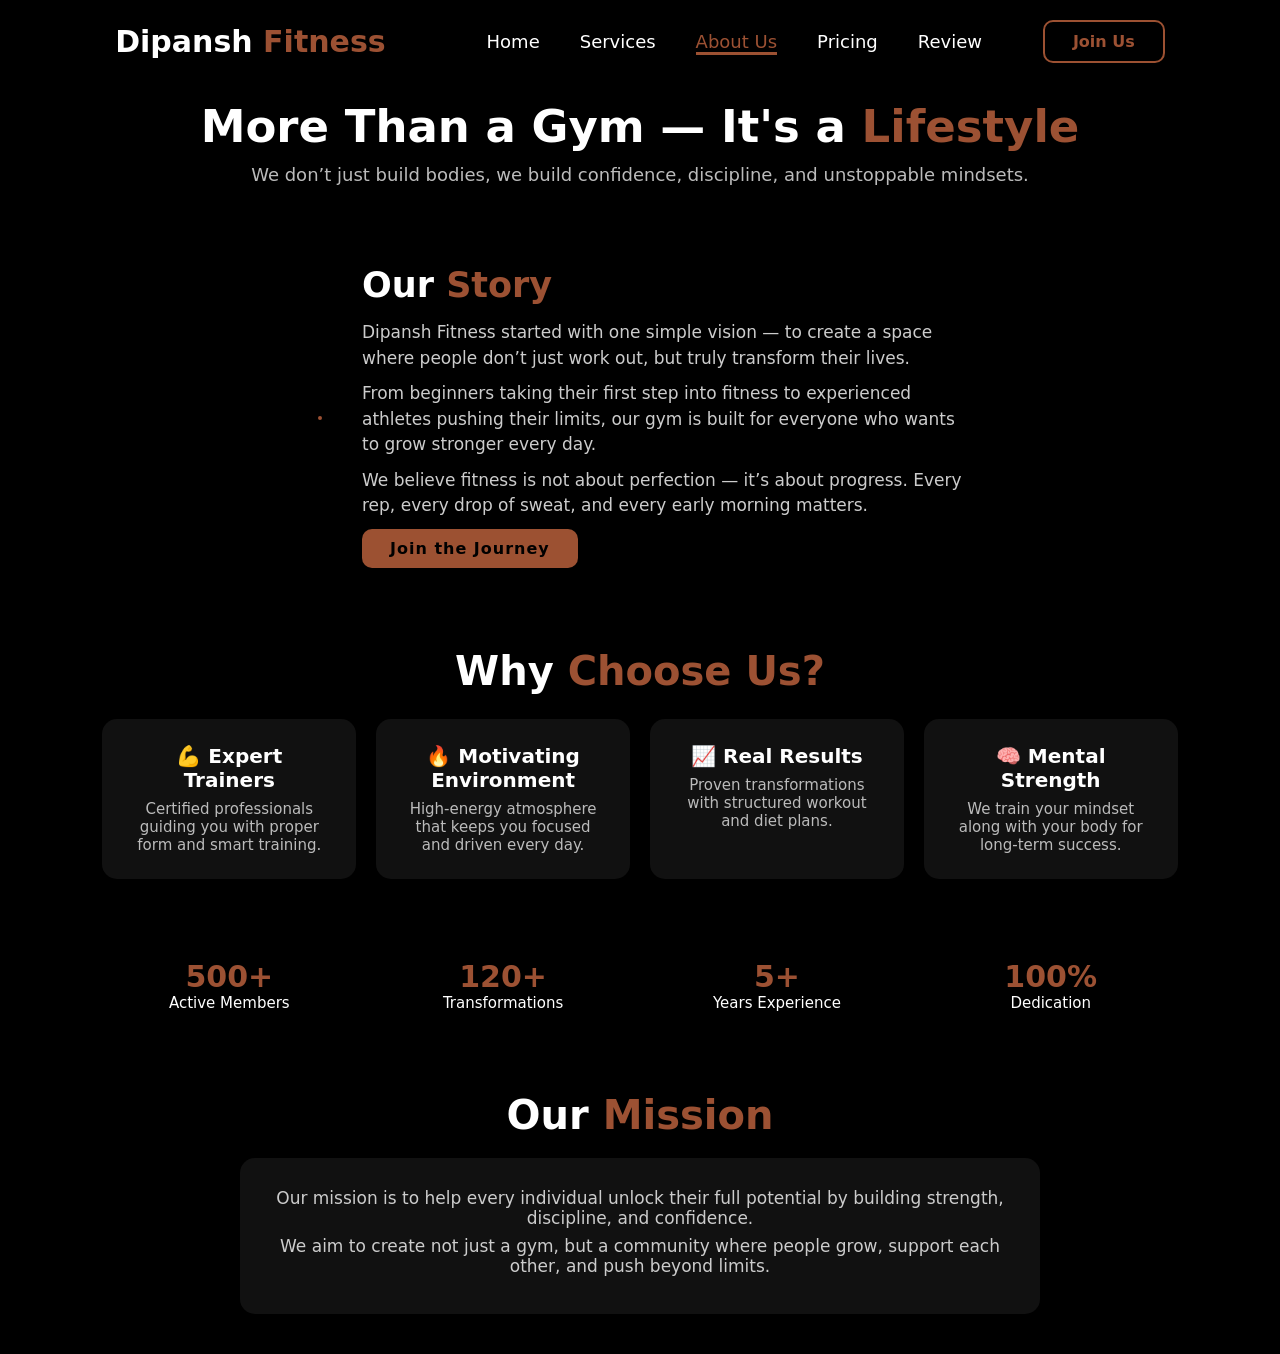
==== commit 8151e876: "Update About.html" ====
--- a/About.html
+++ b/About.html
@@ -1,56 +1,147 @@
 <!DOCTYPE html>
-<html>
+<html lang="en">
 <head>
-<title>About</title>
-<link rel="stylesheet" href="style.css">
+    <meta charset="UTF-8">
+    <meta name="viewport" content="width=device-width, initial-scale=1.0">
+    <title>About Us | Dipansh Fitness</title>
+    <link rel="stylesheet" href="style.css">
 </head>
-
 <body>
 
-<header> SAME HEADER COPY </header>
+<header>
+    <a href="index.html" class="logo">Dipansh <span>Fitness</span></a>
 
-<section class="hero">
-<div class="hero-text">
-<h1>ABOUT US</h1>
-<p>We build strength, discipline and confidence.</p>
-</div>
+    <ul class="navbar">
+        <li><a href="index.html">Home</a></li>
+        <li><a href="Services.html">Services</a></li>
+        <li><a href="About.html" class="active">About Us</a></li>
+        <li><a href="Pricing.html">Pricing</a></li>
+        <li><a href="Review.html">Review</a></li>
+    </ul>
 
-<div class="hero-img">
-<img src="images/5.jpg">
-</div>
+    <div class="top-btn">
+        <a href="login.html" class="nav-btn">Join Us</a>
+    </div>
+</header>
+
+<!-- HERO ABOUT -->
+<section class="about-hero">
+    <h1>More Than a Gym — It's a <span>Lifestyle</span></h1>
+    <p>We don’t just build bodies, we build confidence, discipline, and unstoppable mindsets.</p>
 </section>
 
-<section class="about-preview">
+<!-- MAIN ABOUT -->
+<section class="about-page">
 
-<div class="about-img">
-<img src="images/6.jpg">
-</div>
+    <div class="about-container">
 
-<div class="about-text">
-<h2>Our Story</h2>
-<p>
-Started with a vision to transform lives, Dipansh Fitness has become a hub for people serious about fitness.
-</p>
-</div>
+        <div class="about-img">
+            <img src="4.jpg" alt="">
+        </div>
+
+        <div class="about-text">
+            <h2>Our <span>Story</span></h2>
+
+            <p>
+                Dipansh Fitness started with one simple vision — to create a space where people
+                don’t just work out, but truly transform their lives.
+            </p>
+
+            <p>
+                From beginners taking their first step into fitness to experienced athletes pushing
+                their limits, our gym is built for everyone who wants to grow stronger every day.
+            </p>
+
+            <p>
+                We believe fitness is not about perfection — it’s about progress. Every rep,
+                every drop of sweat, and every early morning matters.
+            </p>
+
+            <a href="#" class="btn">Join the Journey</a>
+        </div>
+
+    </div>
 
 </section>
 
-<section>
-<h2 class="heading">Our Mission</h2>
-<p style="text-align:center; max-width:700px; margin:auto;">
-To help individuals achieve their fitness goals with proper training, discipline and motivation.
-</p>
+<!-- WHY US -->
+<section class="why-us">
+
+    <h2 class="heading">Why <span>Choose Us?</span></h2>
+
+    <div class="why-container">
+
+        <div class="why-box">
+            <h3>💪 Expert Trainers</h3>
+            <p>Certified professionals guiding you with proper form and smart training.</p>
+        </div>
+
+        <div class="why-box">
+            <h3>🔥 Motivating Environment</h3>
+            <p>High-energy atmosphere that keeps you focused and driven every day.</p>
+        </div>
+
+        <div class="why-box">
+            <h3>📈 Real Results</h3>
+            <p>Proven transformations with structured workout and diet plans.</p>
+        </div>
+
+        <div class="why-box">
+            <h3>🧠 Mental Strength</h3>
+            <p>We train your mindset along with your body for long-term success.</p>
+        </div>
+
+    </div>
+
 </section>
 
-<section>
-<h2 class="heading">Our Vision</h2>
-<p style="text-align:center; max-width:700px; margin:auto;">
-To become the best fitness center delivering world-class results.
-</p>
+<!-- STATS -->
+<section class="stats">
+
+    <div class="stats-container">
+
+        <div class="stat-box">
+            <h2>500+</h2>
+            <p>Active Members</p>
+        </div>
+
+        <div class="stat-box">
+            <h2>120+</h2>
+            <p>Transformations</p>
+        </div>
+
+        <div class="stat-box">
+            <h2>5+</h2>
+            <p>Years Experience</p>
+        </div>
+
+        <div class="stat-box">
+            <h2>100%</h2>
+            <p>Dedication</p>
+        </div>
+
+    </div>
+
 </section>
 
-<a href="tel:+919876543210" class="call-btn">📞</a>
-<script src="script.js"></script>
+<!-- MISSION -->
+<section class="mission">
+
+    <h2 class="heading">Our <span>Mission</span></h2>
+
+    <div class="mission-box">
+        <p>
+            Our mission is to help every individual unlock their full potential
+            by building strength, discipline, and confidence.
+        </p>
+
+        <p>
+            We aim to create not just a gym, but a community where people grow,
+            support each other, and push beyond limits.
+        </p>
+    </div>
+
+</section>
 
 </body>
 </html>
--- a/style.css
+++ b/style.css
@@ -1,300 +1,660 @@
-/* RESET */
 *{
-    margin:0;
-    padding:0;
-    box-sizing:border-box;
-    font-family: 'Poppins', sans-serif;
-    scroll-behavior:smooth;
-}
-
-/* BODY */
+    margin: 0;
+    padding: 0;
+    box-sizing: border-box;
+    text-decoration: none;
+    list-style: none;
+    border: none;
+    outline: none;
+    scroll-behavior: smooth;
+    font-family: system-ui, -apple-system,  sans-serif;
+}
+html{
+    font-size: 62.5%;
+}
+
+.sub{
+    color:#aaa;
+    margin-top:1rem;
+    font-size:1.6rem;
+    text-align:center;
+}
+:root{
+    --bg-color: #000;
+    --snd-bg-color: #111;
+    --text-color: #fff;
+    --main-color: #e4764aaf;
+}
+
+html{
+    font-size: 62.5%;
+}
+
 body{
-    background:#000;
-    color:#fff;
-    line-height:1.6;
-}
-
-/* HEADER */
+    background: var(--bg-color);
+    color: var(--text-color);
+}
+
+section{
+    padding: 10rem 8% 2rem;
+}
+
+/* Header Section Code */
+
 header{
-    position:fixed;
-    top:0;
-    left:0;
-    width:100%;
-    display:flex;
-    justify-content:space-between;
-    align-items:center;
-    padding:20px 8%;
-    background:rgba(0,0,0,0.9);
-    z-index:1000;
+    position: fixed;
+    width: 100%;
+    top: 0;
+    right: 0;
+    z-index: 1000;
+    display: flex;
+    justify-content: space-between;
+    align-items: center;
+    padding: 2rem 9%;
+    background: rgba(0, 0, 0, 0.5);
+    backdrop-filter: blur(10px);
+    transition: all 0.5s ease;
 }
 
 .logo{
-    font-size:28px;
-    font-weight:800;
-}
-
-.logo span{
-    color:#ff4d4d;
+    font-size: 3rem;
+    color: var(--text-color);
+    font-weight: 800;
+    cursor: pointer;
+    transition: 0.3s ease-in-out;
+}
+
+.logo:hover{
+    transform: scale(1.1);
+}
+
+span{
+    color: var(--main-color);
 }
 
 .navbar{
-    display:flex;
-    list-style:none;
-    gap:30px;
+    display: flex;
 }
 
 .navbar a{
-    color:#fff;
-    text-decoration:none;
-    font-size:16px;
-    transition:0.3s;
-}
-
-.navbar a:hover{
-    color:#ff4d4d;
-}
-
-/* MOBILE MENU */
+    font-size: 1.8rem;
+    font-weight: 500;
+    color: var(--text-color);
+    margin-left: 4rem;
+    transition: all 0.5s ease;
+    border-bottom: 3px solid transparent;
+}
+
+.navbar a:hover,
+.navbar a.active{
+    color: var(--main-color);
+    border-bottom: 3px solid var(--main-color);
+}
+
+.nav-btn{
+    display: inline-block;
+    padding: 1rem 2.8rem;
+    background: transparent;
+    color: var(--main-color);
+    border: 2px solid var(--main-color);
+    border-radius: 1rem;
+    font-size: 1.6rem;
+    font-weight: 600;
+    transition: all 0.5s ease;
+}
+
+.nav-btn:hover{
+    background: var(--main-color);
+    color: var(--text-color);
+    box-shadow: 0 0 18px var(--main-color);
+}
+
 #menu-icon{
-    display:none;
-    font-size:28px;
-    cursor:pointer;
-}
-
-/* BUTTONS */
+    font-size: 3.6rem;
+    color: var(--main-color);
+    cursor: pointer;
+    display: none;
+}
+
+/* Home Section Code*/
+
+.home{
+    display: flex;
+    justify-content: center;
+    align-items: center;
+    position: relative;
+}
+
+.home-content h3{
+    font-size: 5rem;
+    font-weight: 700;
+}
+
+.home-content span{
+    font-size: 4rem;
+    font-weight: 550;
+}
+
+span{
+    color: var(--main-color);
+}
+
+.home-content h1{
+    font-size: 5.6rem;
+    font-weight: 700;
+    line-height: 1.3;
+}
+
+.home-img img{
+    width: 45vw;
+}
+
+.home::before{
+    content: "FITNESS";
+    position: absolute;
+    top: 50%;
+    left: 50%;
+    transform: translate(-50%, -50%);
+    font-size: 25rem;   
+    font-weight: 800;
+    color: var(--text-color);
+    opacity: 0.1;
+    white-space: nowrap;
+    z-index: 0;
+}
+
+.home-content p{
+    font-size: 1.6rem;
+    margin-bottom: 2rem;
+    margin-top: 2rem;
+}
+
+.home-content,
+.home-img{
+    position: relative;
+    z-index: 1;
+}
+
 .btn{
-    display:inline-block;
-    padding:12px 25px;
-    background:#ff4d4d;
-    color:#000;
-    border-radius:6px;
-    text-decoration:none;
-    font-weight:600;
-    transition:0.3s;
+    display: inline-block;
+    padding: 1rem 2.8rem;
+    background: var(--main-color);
+    border-radius: 1rem;
+    box-shadow: none;
+    font-size: 1.6rem;
+    color: var(--bg-color);
+    letter-spacing: 0.1rem;
+    font-weight: 600;
+    transition: 0.5s ease;
 }
 
 .btn:hover{
-    transform:scale(1.05);
-}
-
-.btn-outline{
-    display:inline-block;
-    padding:12px 25px;
-    border:2px solid #ff4d4d;
-    color:#ff4d4d;
-    text-decoration:none;
-    border-radius:6px;
-    margin-left:10px;
-}
-
-/* SECTION */
+    color: var(--text-color);
+    box-shadow: 0 0 1.6rem var(--main-color);
+}
+
+/* Services Section code */
+
+.services{
+    background: var(--snd-bg-color);
+}
+
+.heading{
+    text-align: center;
+    font-size: 6.5rem;
+}
+
+.services-content{
+    display: grid;
+    grid-template-columns: repeat(auto-fit, minmax(350px, auto));
+    align-items: center;
+    gap: 2.3rem;
+    margin-top: 4.1rem;
+}
+
+.row{
+    background: var(--bg-color);
+    border-radius: 27px;
+    border: 1px solid transparent;
+    box-shadow: 0 0 5px var(--main-color);
+    padding: 20px;
+    transition: all 0.5s ease;
+}
+
+.row img{
+    height: auto;
+    width: 100%;
+    border-radius: 27px;
+    margin-bottom: 1.4rem;
+}
+
+.row h4{
+    font-size: 25px;
+    font-weight: 700;
+    margin-bottom: 10px;
+    line-height: 1.4;
+}
+
+.row:hover{
+    border: 1px solid var(--main-color);
+    transform: translateY(-5px) scale(1.04);
+    cursor: pointer;
+}
+
+/* About Section Code */
+
+.about{
+    display: flex;
+    justify-content: center;
+    align-items: center;
+    gap: 1rem;
+}
+
+.about-img img{
+    width: 50vw;
+    border: 2px solid var(--text-color);
+    border-radius: 1rem;
+    transition: 0.5s ease;
+}
+
+.about-img img:hover{
+    transform: scale(1.01);
+    border: 2px solid var(--main-color);
+}
+
+.about-content 
+.heading{
+    text-align: center;
+    font-size: 6.5rem;
+}
+
+.about-content{
+    padding: 0 3rem;
+}
+
+.about-content h2{
+    text-align: left;
+    line-height: 1.2;
+}
+
+.about-content p{
+    font-size: 1.6rem;
+    margin: 2rem 0 2rem;
+}
+
+/* Pricing Section Code */
+
+.plans{
+    background: var(--snd-bg-color);
+}
+
+.plans-content{
+    display: grid;
+    grid-template-columns: repeat(auto-fit, minmax(300px, auto));
+    align-items: center;
+    gap: 2.3rem;
+    margin-top: 4.2rem;
+}
+
+.box{
+    padding: 30px 30px 50px 30px;
+    height: 40rem;
+    background: var(--bg-color);
+    border-radius: 28px;
+    border: 1px solid transparent;
+    box-shadow: 0 0 5px var(--main-color);
+    transition: all 0.5s ease;
+    cursor: pointer;
+}
+
+.box h3{
+    font-size: 35px;
+    font-weight: 600;
+    margin-bottom: 10px;
+}
+
+.box h2{
+    font-size: 43px;
+    font-weight: 700;
+    margin-bottom: 20px;
+}
+
+.box ul li{
+    list-style: disc;
+    font-size: 1.7rem;
+    padding-bottom: 1.2rem;
+}
+
+.box a{
+    display: inline-block;
+    font-size: 22px;
+    line-height: 1.2em;
+    font-weight: 700;
+    padding: 7px 0;
+    color: var(--text-color);
+    border-bottom: 2px solid #5d6c83;
+    transition: all 0.5s ease;
+}
+
+.box i{
+    vertical-align: middle;
+    font-size: 25px;
+    color: var(--main-color);
+    margin-left: 5px;
+}
+
+.box a:hover{
+    border-bottom: 1px solid var(--main-color);
+}
+
+.box:hover{
+    border: 1px solid var(--main-color);
+    transform: translateY(-5px) scale(1.03);
+}
+
+/* Review Section Code */
+
+.review{
+    background: var(--bg-color);
+}
+
+.review-box{
+    background-size: cover;
+    display: flex;
+    justify-content: center;
+    align-items: center;
+    flex-direction: column;
+}
+
+.review .heading{
+    margin-bottom: 5rem;
+}
+
+.review-box img{
+    width: 15rem;
+    border-radius: 50%;
+    border: 3px solid var(--main-color);
+}
+
+.wrapper{
+    display: grid;
+    grid-template-columns: repeat(3, 1fr);
+    gap: 3rem;
+}
+
+.review-item{
+    min-height: 450px;
+    width: 100%;
+    background: var(--snd-bg-color);
+    border: 3px solid rgba(238, 238, 238, 0.3);
+    border-radius: 2rem;
+    margin: 0 2rem;
+    padding: 30px 60px;
+    cursor: pointer;
+    display: flex;
+    flex-direction: column;
+    justify-content: center;
+    align-items: center;
+    gap: 1.5rem;
+    color: #fff;
+    transition: 0.5s ease-in-out;
+}
+
+.review-item:hover{
+    border: 3px solid var(--main-color);
+    transform: translateY(-5px) scale(1.03);
+}
+
+.review-item h2{
+    font-size: 2.8rem;
+}
+
+.review-item p{
+    font-size: 1.5rem;
+    line-height: 1.3;
+    text-align: center;
+}
+
+#Star{
+    color: gold;
+    font-size: 2rem;
+}
+
+/* Footer Section Code */
+
+.footer{
+    position: relative;
+    bottom: 0;
+    width: 100%;
+    padding: 40px 0;
+}
+
+.footer .social{
+    text-align: center;
+    padding-bottom: 20px;
+    color: var(--main-color);
+}
+
+.footer .social a{
+    font-size: 25px;
+    color: var(--main-color);
+    border: 2px solid var(--main-color);
+    width: 42px;
+    height: 42px;
+    line-height: 42px;
+    display: inline-block;
+    text-align: center;
+    border-radius: 50%;
+    margin: 0 10px;
+    transition: 0.3s ease-in-out;
+}
+
+.footer .social a:hover{
+    transform: scale(1.2) translateY(-10px);
+    background: var(--main-color);
+    color: #131313;
+    box-shadow: 0 0 25px var(--main-color);
+}
+
+.footer .copyright{
+    margin-top: 20px;
+    text-align: center;
+    font-size: 16px;
+    color: var(--text-color);
+}
+
+body{
+    min-height: 100vh;
+}
+
+/* SERVICES PAGE FIX */
+
+.services-page{
+    padding: 12rem 8% 5rem;
+    text-align: center;
+}
+
+.sub-heading{
+    font-size: 2rem;
+    margin-top: 1rem;
+    color: #ccc;
+}
+
+.services-container{
+    display: grid;
+    grid-template-columns: repeat(auto-fit, minmax(280px, 1fr));
+    gap: 3rem;
+    margin-top: 5rem;
+}
+
+.service-card{
+    background: var(--snd-bg-color);
+    padding: 3rem;
+    border-radius: 2rem;
+    border: 1px solid transparent;
+    transition: 0.4s ease;
+}
+
+.service-card h3{
+    font-size: 2.5rem;
+    margin-bottom: 1rem;
+}
+
+.service-card p{
+    font-size: 1.6rem;
+    color: #ccc;
+}
+
+.service-card:hover{
+    border: 1px solid var(--main-color);
+    transform: translateY(-8px) scale(1.03);
+    box-shadow: 0 0 15px var(--main-color);
+}
+
 section{
-    padding:100px 8%;
-}
-
-/* HERO */
-.hero{
-    min-height:100vh;
-    display:flex;
-    align-items:center;
-    justify-content:space-between;
-    flex-wrap:wrap;
-    gap:40px;
-}
-
-.hero-text{
-    max-width:500px;
-}
-
-.hero-text h1{
-    font-size:50px;
-    margin-bottom:20px;
-}
-
-.hero-text span{
-    color:#ff4d4d;
-}
-
-.hero-img img{
-    width:380px;
+    padding: 5rem 8%;
+}
+/* ================= CLEAN ABOUT PAGE ================= */
+
+/* REMOVE FULL SCREEN ISSUE */
+section{
+    padding: 5rem 8%;
+}
+
+/* HERO (TOP SECTION) */
+.about-hero{
+    padding: 10rem 8% 4rem;
+    text-align: center;
+}
+
+.about-hero h1{
+    font-size: 4.5rem;
+    line-height: 1.2;
+}
+
+.about-hero p{
+    font-size: 1.8rem;
+    margin-top: 1rem;
+    color: #bbb;
+}
+
+/* MAIN ABOUT */
+.about-page{
+    padding: 4rem 8%;
+}
+
+.about-container{
+    display: flex;
+    align-items: center;
+    justify-content: center;
+    gap: 4rem;
+    flex-wrap: wrap;
+}
+
+.about-img img{
+    width: 380px;
+    max-width: 100%;
+    border-radius: 1.5rem;
+    border: 2px solid var(--main-color);
+}
+
+.about-text{
+    flex: 1;
+    max-width: 600px;
+}
+
+.about-text h2{
+    font-size: 3.5rem;
+    margin-bottom: 1.5rem;
+}
+
+.about-text p{
+    font-size: 1.7rem;
+    margin-bottom: 1rem;
+    color: #ccc;
+    line-height: 1.5;
+}
+
+/* WHY US */
+.why-us{
+    padding: 4rem 8%;
+    text-align: center;
+}
+
+.why-container{
+    display: grid;
+    grid-template-columns: repeat(auto-fit, minmax(220px,1fr));
+    gap: 2rem;
+    margin-top: 2.5rem;
+}
+
+.why-box{
+    background: var(--snd-bg-color);
+    padding: 2.5rem;
+    border-radius: 1.5rem;
+    transition: 0.3s;
+}
+
+.why-box h3{
+    font-size: 2rem;
+    margin-bottom: 0.8rem;
+}
+
+.why-box p{
+    font-size: 1.5rem;
+    color: #bbb;
+}
+
+.why-box:hover{
+    transform: translateY(-5px);
+    box-shadow: 0 0 12px var(--main-color);
+}
+
+/* STATS */
+.stats{
+    padding: 4rem 8%;
+}
+
+.stats-container{
+    display: grid;
+    grid-template-columns: repeat(auto-fit, minmax(150px,1fr));
+    gap: 2rem;
+    text-align: center;
+}
+
+.stat-box h2{
+    font-size: 3rem;
+    color: var(--main-color);
+}
+
+.stat-box p{
+    font-size: 1.5rem;
+}
+
+/* MISSION */
+.mission{
+    padding: 4rem 8%;
+    text-align: center;
+}
+
+.mission-box{
+    margin-top: 2rem;
+    background: var(--snd-bg-color);
+    padding: 3rem;
+    border-radius: 1.5rem;
+    max-width: 800px;
+    margin-left: auto;
+    margin-right: auto;
+}
+
+.mission-box p{
+    font-size: 1.7rem;
+    margin-bottom: 0.8rem;
+    color: #ccc;
 }
 
 /* HEADINGS */
 .heading{
-    text-align:center;
-    font-size:40px;
-    margin-bottom:40px;
-}
-
-/* GRID */
-.grid{
-    display:grid;
-    grid-template-columns:repeat(auto-fit,minmax(250px,1fr));
-    gap:25px;
-}
-
-/* CARD */
-.card{
-    background:#111;
-    padding:15px;
-    border-radius:10px;
-    text-align:center;
-    transition:0.3s;
-}
-
-.card:hover{
-    transform:translateY(-10px);
-    box-shadow:0 0 20px #ff4d4d;
-}
-
-.card img{
-    width:100%;
-    height:200px;
-    object-fit:cover;
-    border-radius:10px;
-    margin-bottom:10px;
-}
-
-/* ABOUT PREVIEW */
-.about-preview{
-    display:flex;
-    align-items:center;
-    justify-content:space-between;
-    gap:40px;
-    flex-wrap:wrap;
-}
-
-.about-img img{
-    width:400px;
-    border-radius:10px;
-}
-
-.about-text{
-    max-width:500px;
-}
-
-/* CENTER BUTTON */
-.center-btn{
-    display:block;
-    width:200px;
-    margin:30px auto;
-    text-align:center;
-}
-
-/* STATS */
-.stats{
-    display:grid;
-    grid-template-columns:repeat(auto-fit,minmax(200px,1fr));
-    gap:20px;
-    text-align:center;
-    background:#111;
-}
-
-.stat h1{
-    font-size:50px;
-    color:#ff4d4d;
-}
-
-/* REVIEWS */
-.reviews .card{
-    font-size:18px;
-    padding:20px;
-}
-
-/* FOOTER */
-footer{
-    background:#111;
-}
-
-.footer-content{
-    display:flex;
-    justify-content:space-between;
-    padding:40px 8%;
-    flex-wrap:wrap;
-    gap:20px;
-}
-
-footer p{
-    text-align:center;
-    padding:10px;
-}
-
-/* CALL BUTTON */
-.call-btn{
-    position:fixed;
-    bottom:20px;
-    right:20px;
-    background:#ff4d4d;
-    padding:15px;
-    border-radius:50%;
-    font-size:20px;
-    text-decoration:none;
-    color:#000;
-}
-
-/* LOGIN PAGE */
-.login{
-    height:100vh;
-    display:flex;
-    justify-content:center;
-    align-items:center;
-}
-
-.login form{
-    background:#111;
-    padding:40px;
-    border-radius:10px;
-}
-
-.login input{
-    display:block;
-    width:250px;
-    padding:10px;
-    margin:10px 0;
-}
-
-/* MOBILE RESPONSIVE */
-@media(max-width:768px){
-
-    #menu-icon{
-        display:block;
-    }
-
-    .navbar{
-        position:absolute;
-        top:70px;
-        left:-100%;
-        flex-direction:column;
-        width:100%;
-        background:#111;
-        text-align:center;
-        padding:20px 0;
-    }
-
-    .navbar.active{
-        left:0;
-    }
-
-    .hero{
-        flex-direction:column;
-        text-align:center;
-    }
-
-    .hero-img img{
-        width:260px;
-    }
-
-    .about-preview{
-        flex-direction:column;
-        text-align:center;
-    }
-
-    .about-img img{
-        width:100%;
-    }
-
-    .footer-content{
-        flex-direction:column;
-        text-align:center;
-    }
-}
+    font-size: 4rem;
+    margin-bottom: 1.5rem;
+}
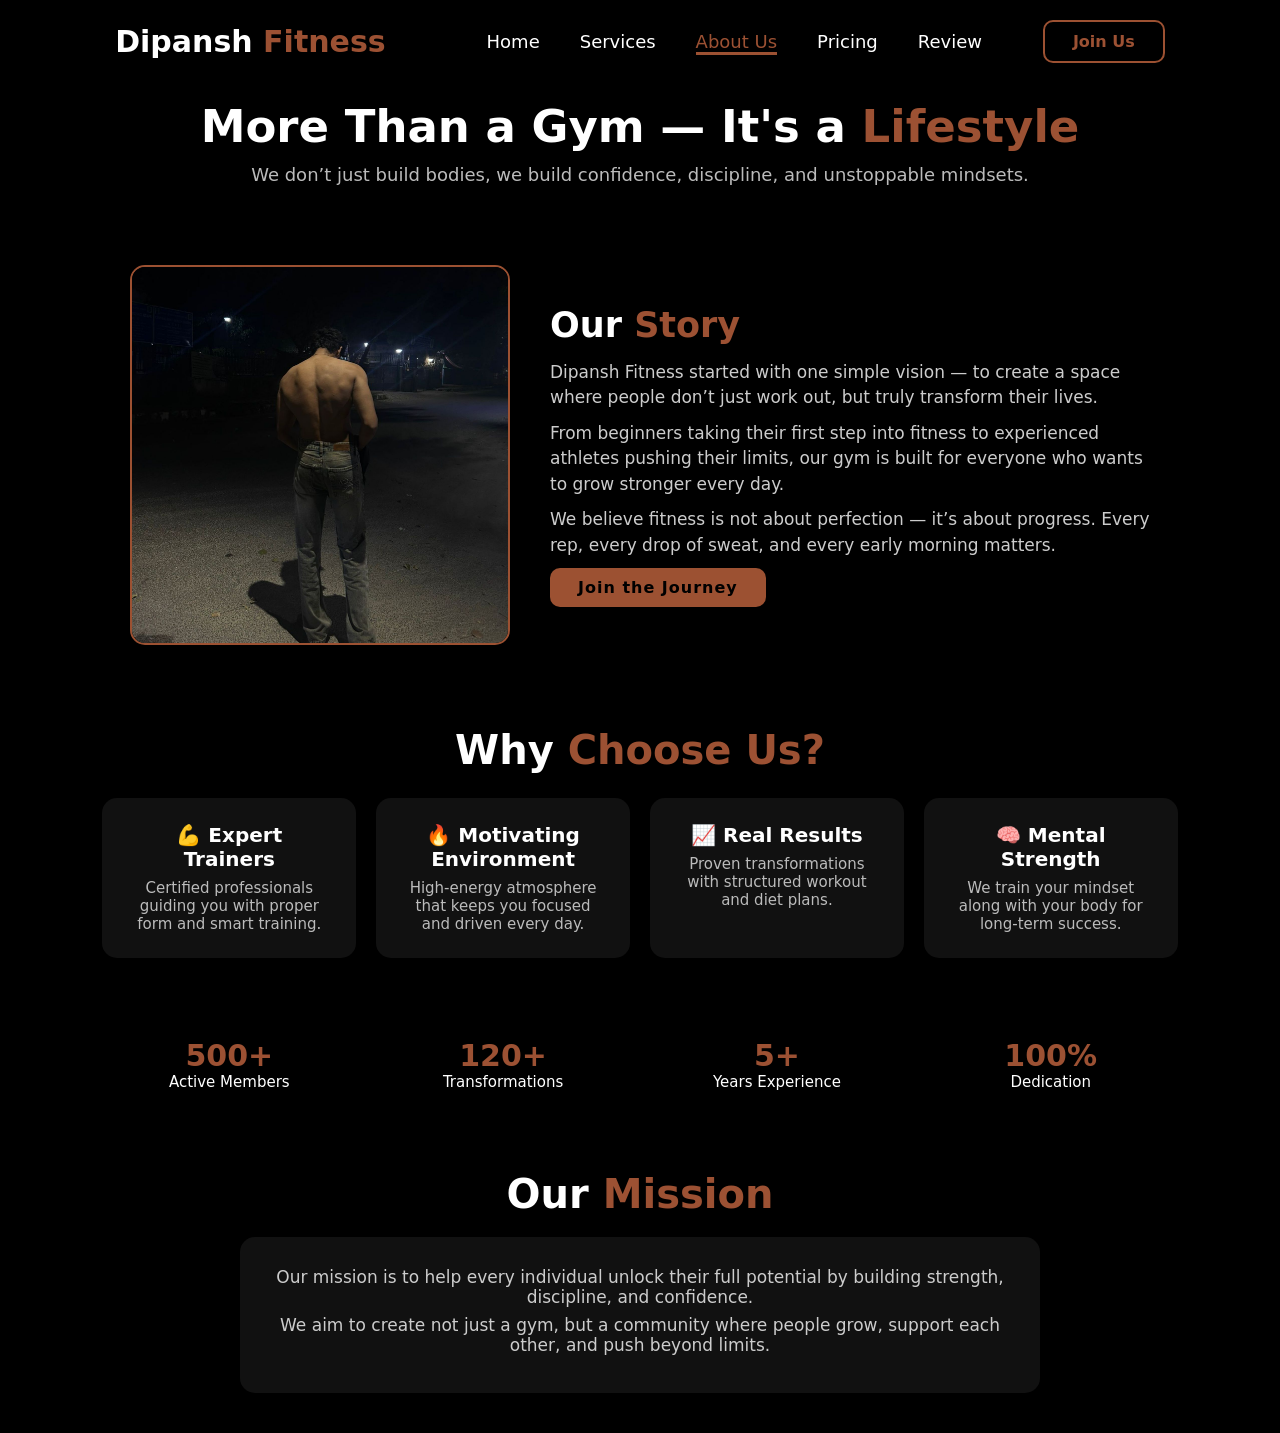
==== commit 1b227ea6: "Update About.html" ====
--- a/About.html
+++ b/About.html
@@ -36,7 +36,7 @@
     <div class="about-container">
 
         <div class="about-img">
-            <img src="4.jpg" alt="">
+            <img src="images/4.jpg" alt="">
         </div>
 
         <div class="about-text">
